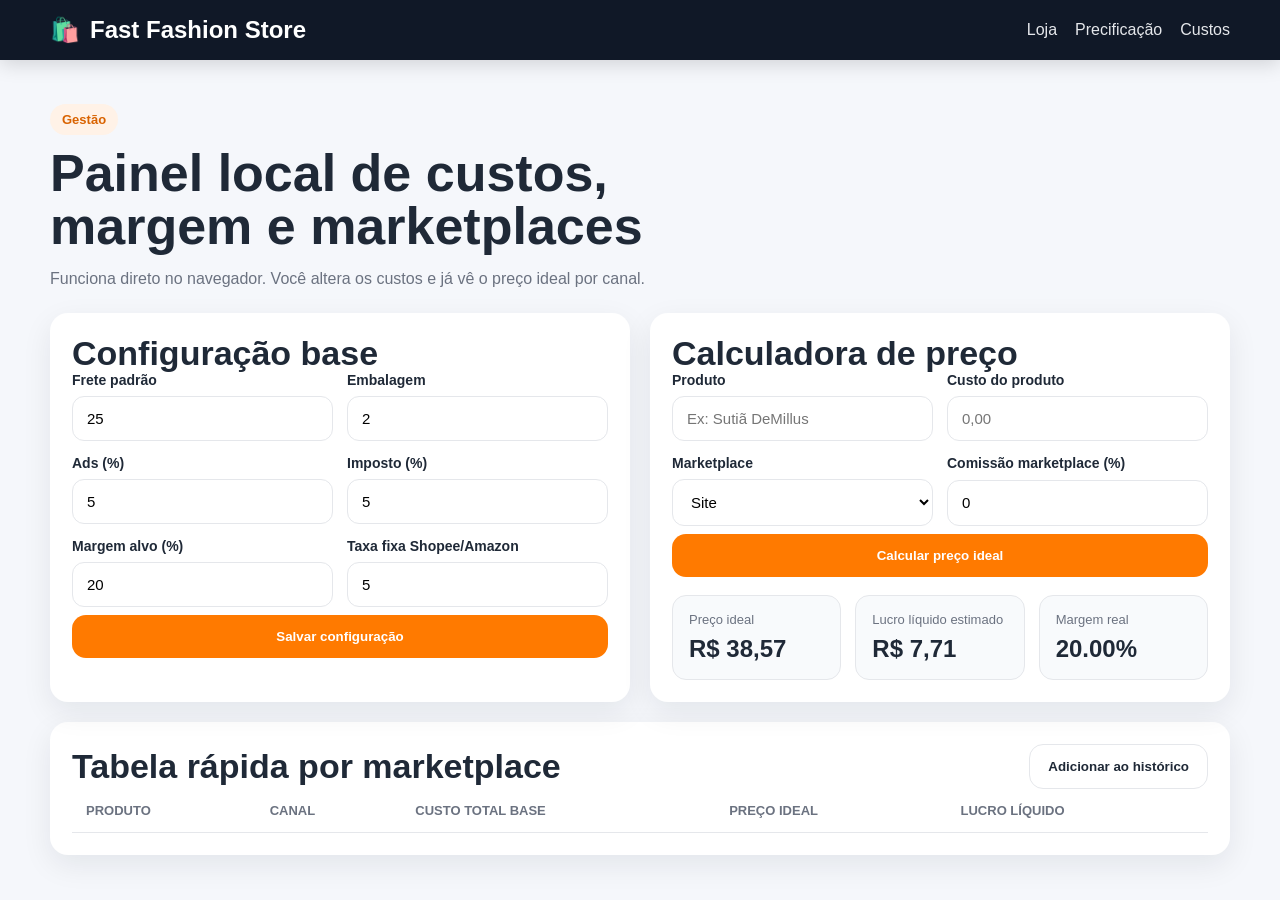
==== gestao.html @ 0c1c3f57 "Add files via upload" ====
<!DOCTYPE html>
<html lang="pt-BR">
<head>
  <meta charset="UTF-8" />
  <meta name="viewport" content="width=device-width, initial-scale=1.0" />
  <title>Gestão | Fast Fashion Store</title>
  <link rel="stylesheet" href="style.css" />
</head>
<body>
  <header class="topbar">
    <div class="container topbar-inner">
      <a class="brand" href="index.html">🛍️ <span>Fast Fashion Store</span></a>
      <nav class="nav">
        <a href="index.html">Loja</a>
        <a href="#calc">Precificação</a>
        <a href="#custos">Custos</a>
      </nav>
    </div>
  </header>

  <main class="section">
    <div class="container">
      <div class="section-head">
        <span class="eyebrow">Gestão</span>
        <h1>Painel local de custos, margem e marketplaces</h1>
        <p>Funciona direto no navegador. Você altera os custos e já vê o preço ideal por canal.</p>
      </div>

      <div class="dashboard-grid">
        <section class="panel" id="custos">
          <h2>Configuração base</h2>
          <div class="form-grid two-cols">
            <label>Frete padrão
              <input type="number" id="frete" value="25" step="0.01">
            </label>
            <label>Embalagem
              <input type="number" id="embalagem" value="2" step="0.01">
            </label>
            <label>Ads (%)
              <input type="number" id="ads" value="5" step="0.01">
            </label>
            <label>Imposto (%)
              <input type="number" id="imposto" value="5" step="0.01">
            </label>
            <label>Margem alvo (%)
              <input type="number" id="margem" value="20" step="0.01">
            </label>
            <label>Taxa fixa Shopee/Amazon
              <input type="number" id="taxaFixa" value="5" step="0.01">
            </label>
          </div>
          <button class="btn btn-primary full" id="saveSettings">Salvar configuração</button>
        </section>

        <section class="panel" id="calc">
          <h2>Calculadora de preço</h2>
          <div class="form-grid two-cols">
            <label>Produto
              <input type="text" id="produto" placeholder="Ex: Sutiã DeMillus">
            </label>
            <label>Custo do produto
              <input type="number" id="custo" placeholder="0,00" step="0.01">
            </label>
            <label>Marketplace
              <select id="marketplace">
                <option value="site">Site</option>
                <option value="shopee">Shopee</option>
                <option value="mercadolivre">Mercado Livre</option>
                <option value="amazon">Amazon</option>
              </select>
            </label>
            <label>Comissão marketplace (%)
              <input type="number" id="comissao" value="0" step="0.01">
            </label>
          </div>
          <button class="btn btn-primary full" id="calcButton">Calcular preço ideal</button>
          <div class="result-card" id="resultCard">
            <div><span>Preço ideal</span><strong id="precoIdeal">R$ 0,00</strong></div>
            <div><span>Lucro líquido estimado</span><strong id="lucroLiquido">R$ 0,00</strong></div>
            <div><span>Margem real</span><strong id="margemReal">0%</strong></div>
          </div>
        </section>
      </div>

      <section class="panel panel-table">
        <div class="row-between">
          <h2>Tabela rápida por marketplace</h2>
          <button class="btn btn-secondary" id="addToList">Adicionar ao histórico</button>
        </div>
        <div class="table-wrap">
          <table>
            <thead>
              <tr>
                <th>Produto</th>
                <th>Canal</th>
                <th>Custo total base</th>
                <th>Preço ideal</th>
                <th>Lucro líquido</th>
              </tr>
            </thead>
            <tbody id="historyBody"></tbody>
          </table>
        </div>
      </section>
    </div>
  </main>

  <script src="gestao.js"></script>
</body>
</html>
---- style.css ----
:root {
  --bg: #f5f7fb;
  --card: #ffffff;
  --text: #1f2937;
  --muted: #6b7280;
  --line: #e5e7eb;
  --primary: #ff7a00;
  --primary-dark: #d96300;
  --dark: #101827;
  --success: #0f9d58;
  --shadow: 0 10px 30px rgba(16,24,39,.08);
  --radius: 18px;
}
*{box-sizing:border-box}
html{scroll-behavior:smooth}
body{margin:0;font-family:Arial,Helvetica,sans-serif;background:var(--bg);color:var(--text)}
a{text-decoration:none;color:inherit}
.container{width:min(1180px, calc(100% - 32px));margin:0 auto}
.topbar{background:var(--dark);position:sticky;top:0;z-index:30;box-shadow:0 4px 20px rgba(0,0,0,.15)}
.topbar-inner{display:flex;align-items:center;justify-content:space-between;padding:16px 0;gap:16px}
.brand{display:flex;align-items:center;gap:10px;color:#fff;font-weight:700;font-size:24px}
.nav{display:flex;gap:18px;align-items:center;color:#e5e7eb;flex-wrap:wrap}
.nav a:hover{color:#fff}
.cta-small{background:#fff;color:var(--dark);padding:10px 14px;border-radius:999px;font-weight:700}
.hero{padding:42px 0 24px;background:linear-gradient(180deg,#eef2ff 0%,#f5f7fb 100%)}
.hero-grid{display:grid;grid-template-columns:1.2fr .9fr;gap:28px;align-items:center}
.eyebrow{display:inline-block;background:#fff2e7;color:var(--primary-dark);padding:8px 12px;border-radius:999px;font-size:13px;font-weight:700;margin-bottom:12px}
h1,h2,h3,p{margin:0}
h1{font-size:52px;line-height:1.02;margin-bottom:14px;max-width:760px}
h2{font-size:34px;line-height:1.08}
p{color:var(--muted);line-height:1.5}
.hero-actions,.hero-badges{display:flex;gap:12px;flex-wrap:wrap;margin-top:20px}
.hero-badges span{background:#fff;border:1px solid var(--line);padding:10px 12px;border-radius:999px;font-size:14px}
.btn{display:inline-flex;align-items:center;justify-content:center;border:none;border-radius:14px;padding:14px 18px;font-weight:700;cursor:pointer}
.btn-primary{background:var(--primary);color:#fff}
.btn-primary:hover{background:var(--primary-dark)}
.btn-secondary{background:#fff;border:1px solid var(--line);color:var(--text)}
.hero-card,.panel,.categories article,.product-card{background:var(--card);border-radius:var(--radius);box-shadow:var(--shadow)}
.hero-card{padding:16px}
.hero-card img{width:100%;height:420px;object-fit:cover;border-radius:16px}
.hero-card-label{font-size:13px;color:var(--primary-dark);font-weight:700;margin-bottom:10px}
.hero-card-bottom{display:flex;justify-content:space-between;gap:12px;align-items:flex-end;padding-top:14px}
.hero-card-bottom p{font-size:14px;margin-top:4px}
.price{font-size:28px;font-weight:800;color:var(--dark)}
.section{padding:44px 0}
.section-soft{background:#edf2f7}
.section-head{margin-bottom:22px}
.row-between{display:flex;justify-content:space-between;align-items:center;gap:16px;flex-wrap:wrap}
.categories{display:grid;grid-template-columns:repeat(4,1fr);gap:18px}
.categories article{padding:22px}
.categories h3{margin-bottom:10px;font-size:20px}
.filters{display:flex;gap:10px;flex-wrap:wrap}
.filter-chip{padding:10px 14px;border-radius:999px;background:#fff;border:1px solid var(--line);cursor:pointer;font-weight:700;color:var(--muted)}
.filter-chip.active{background:var(--dark);border-color:var(--dark);color:#fff}
.product-grid{display:grid;grid-template-columns:repeat(3,1fr);gap:20px}
.product-card{overflow:hidden;display:flex;flex-direction:column}
.product-card img{width:100%;height:300px;object-fit:cover;background:#f7f7f7}
.product-content{padding:16px;display:grid;gap:10px}
.product-category{font-size:12px;text-transform:uppercase;font-weight:700;color:var(--primary-dark)}
.product-title{font-size:20px;font-weight:800;line-height:1.15}
.product-desc{font-size:14px;min-height:42px}
.product-bottom{display:flex;justify-content:space-between;align-items:center;gap:12px}
.product-price{font-size:28px;font-weight:800;color:var(--dark)}
.footer{padding:28px 0;background:var(--dark);color:#fff}
.footer-inner{display:flex;justify-content:space-between;align-items:center;gap:16px;flex-wrap:wrap}
.dashboard-grid{display:grid;grid-template-columns:1fr 1fr;gap:20px;margin-bottom:20px}
.panel{padding:22px}
.form-grid{display:grid;gap:14px}
.two-cols{grid-template-columns:repeat(2,1fr)}
label{display:grid;gap:8px;font-weight:700;font-size:14px}
input,select{width:100%;padding:13px 14px;border-radius:12px;border:1px solid var(--line);background:#fff;font-size:15px}
.full{width:100%;margin-top:8px}
.result-card{margin-top:18px;display:grid;grid-template-columns:repeat(3,1fr);gap:14px}
.result-card div{background:#f8fafc;border:1px solid var(--line);border-radius:14px;padding:16px}
.result-card span{display:block;color:var(--muted);font-size:13px;margin-bottom:8px}
.result-card strong{font-size:24px}
.table-wrap{overflow:auto}
table{width:100%;border-collapse:collapse;background:#fff}
th,td{padding:14px;border-bottom:1px solid var(--line);text-align:left}
th{font-size:13px;text-transform:uppercase;color:var(--muted)}
@media (max-width: 980px){
  .hero-grid,.dashboard-grid,.categories,.product-grid,.two-cols,.result-card{grid-template-columns:1fr}
  h1{font-size:38px}
  .hero-card img{height:320px}
}
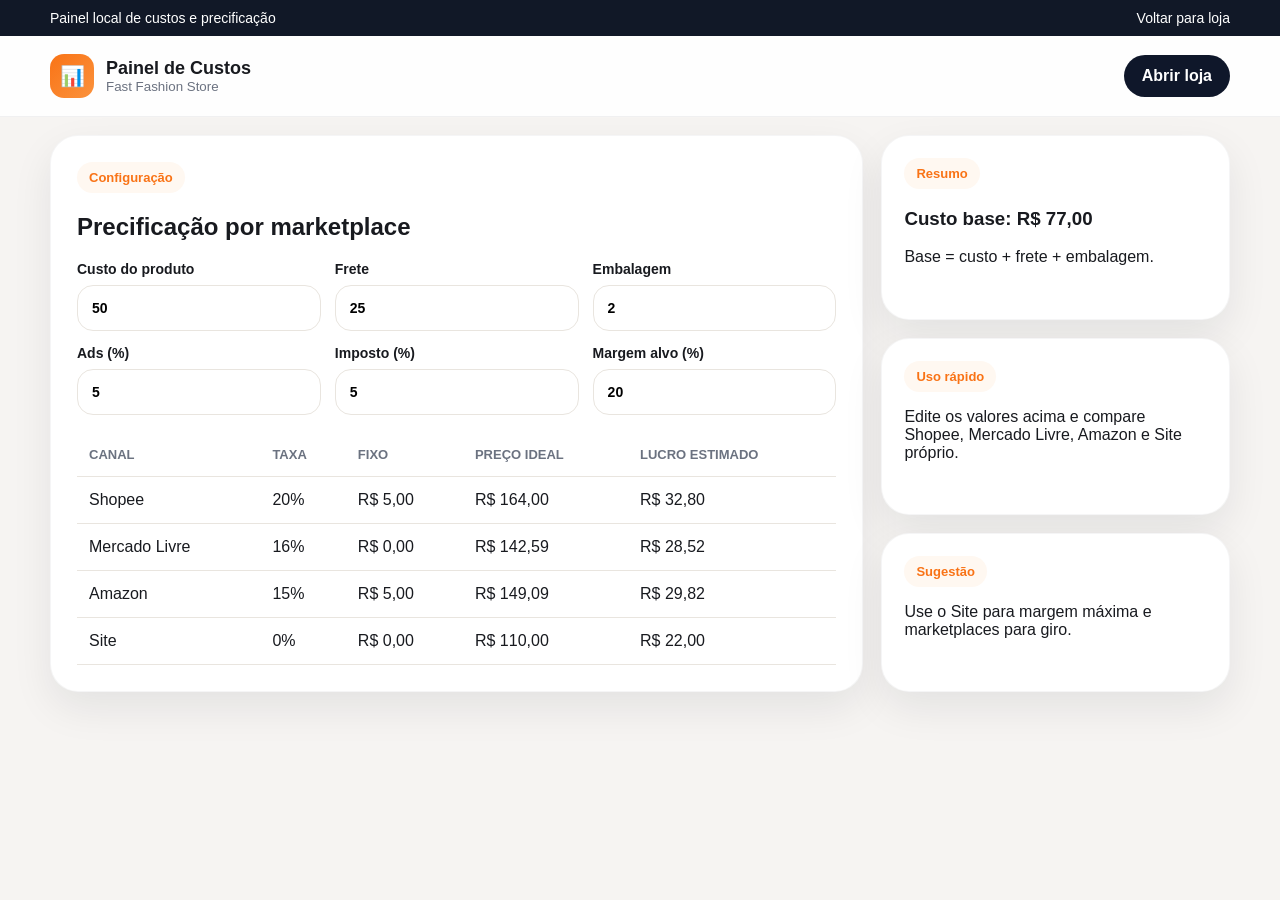
==== commit 20bddff1: "Add files via upload" ====
--- a/gestao.html
+++ b/gestao.html
@@ -3,105 +3,92 @@
 <head>
   <meta charset="UTF-8" />
   <meta name="viewport" content="width=device-width, initial-scale=1.0" />
-  <title>Gestão | Fast Fashion Store</title>
+  <title>Painel de Custos | Fast Fashion Store</title>
   <link rel="stylesheet" href="style.css" />
 </head>
-<body>
-  <header class="topbar">
+<body class="page-gestao">
+  <div class="topbar">
     <div class="container topbar-inner">
-      <a class="brand" href="index.html">🛍️ <span>Fast Fashion Store</span></a>
-      <nav class="nav">
-        <a href="index.html">Loja</a>
-        <a href="#calc">Precificação</a>
-        <a href="#custos">Custos</a>
-      </nav>
+      <span>Painel local de custos e precificação</span>
+      <a class="topbar-link" href="index.html">Voltar para loja</a>
+    </div>
+  </div>
+
+  <header class="header compact">
+    <div class="container header-inner">
+      <a class="brand" href="index.html">
+        <span class="brand-mark">📊</span>
+        <div>
+          <strong>Painel de Custos</strong>
+          <small>Fast Fashion Store</small>
+        </div>
+      </a>
+      <a class="btn btn-dark" href="index.html">Abrir loja</a>
     </div>
   </header>
 
-  <main class="section">
-    <div class="container">
-      <div class="section-head">
-        <span class="eyebrow">Gestão</span>
-        <h1>Painel local de custos, margem e marketplaces</h1>
-        <p>Funciona direto no navegador. Você altera os custos e já vê o preço ideal por canal.</p>
-      </div>
+  <main class="container section">
+    <div class="dashboard-grid">
+      <section class="panel">
+        <div class="panel-head">
+          <div>
+            <span class="section-label">Configuração</span>
+            <h2>Precificação por marketplace</h2>
+          </div>
+        </div>
 
-      <div class="dashboard-grid">
-        <section class="panel" id="custos">
-          <h2>Configuração base</h2>
-          <div class="form-grid two-cols">
-            <label>Frete padrão
-              <input type="number" id="frete" value="25" step="0.01">
-            </label>
-            <label>Embalagem
-              <input type="number" id="embalagem" value="2" step="0.01">
-            </label>
-            <label>Ads (%)
-              <input type="number" id="ads" value="5" step="0.01">
-            </label>
-            <label>Imposto (%)
-              <input type="number" id="imposto" value="5" step="0.01">
-            </label>
-            <label>Margem alvo (%)
-              <input type="number" id="margem" value="20" step="0.01">
-            </label>
-            <label>Taxa fixa Shopee/Amazon
-              <input type="number" id="taxaFixa" value="5" step="0.01">
-            </label>
-          </div>
-          <button class="btn btn-primary full" id="saveSettings">Salvar configuração</button>
-        </section>
+        <div class="form-grid">
+          <label>Custo do produto
+            <input id="custo" type="number" step="0.01" value="50">
+          </label>
+          <label>Frete
+            <input id="frete" type="number" step="0.01" value="25">
+          </label>
+          <label>Embalagem
+            <input id="embalagem" type="number" step="0.01" value="2">
+          </label>
+          <label>Ads (%)
+            <input id="ads" type="number" step="0.01" value="5">
+          </label>
+          <label>Imposto (%)
+            <input id="imposto" type="number" step="0.01" value="5">
+          </label>
+          <label>Margem alvo (%)
+            <input id="margem" type="number" step="0.01" value="20">
+          </label>
+        </div>
 
-        <section class="panel" id="calc">
-          <h2>Calculadora de preço</h2>
-          <div class="form-grid two-cols">
-            <label>Produto
-              <input type="text" id="produto" placeholder="Ex: Sutiã DeMillus">
-            </label>
-            <label>Custo do produto
-              <input type="number" id="custo" placeholder="0,00" step="0.01">
-            </label>
-            <label>Marketplace
-              <select id="marketplace">
-                <option value="site">Site</option>
-                <option value="shopee">Shopee</option>
-                <option value="mercadolivre">Mercado Livre</option>
-                <option value="amazon">Amazon</option>
-              </select>
-            </label>
-            <label>Comissão marketplace (%)
-              <input type="number" id="comissao" value="0" step="0.01">
-            </label>
-          </div>
-          <button class="btn btn-primary full" id="calcButton">Calcular preço ideal</button>
-          <div class="result-card" id="resultCard">
-            <div><span>Preço ideal</span><strong id="precoIdeal">R$ 0,00</strong></div>
-            <div><span>Lucro líquido estimado</span><strong id="lucroLiquido">R$ 0,00</strong></div>
-            <div><span>Margem real</span><strong id="margemReal">0%</strong></div>
-          </div>
-        </section>
-      </div>
-
-      <section class="panel panel-table">
-        <div class="row-between">
-          <h2>Tabela rápida por marketplace</h2>
-          <button class="btn btn-secondary" id="addToList">Adicionar ao histórico</button>
-        </div>
-        <div class="table-wrap">
-          <table>
+        <div class="marketplace-table-wrap">
+          <table class="marketplace-table">
             <thead>
               <tr>
-                <th>Produto</th>
                 <th>Canal</th>
-                <th>Custo total base</th>
+                <th>Taxa</th>
+                <th>Fixo</th>
                 <th>Preço ideal</th>
-                <th>Lucro líquido</th>
+                <th>Lucro estimado</th>
               </tr>
             </thead>
-            <tbody id="historyBody"></tbody>
+            <tbody id="pricingTableBody"></tbody>
           </table>
         </div>
       </section>
+
+      <aside class="sidecards">
+        <div class="panel mini">
+          <span class="section-label">Resumo</span>
+          <h3 id="baseCostLabel">Custo base: R$ 77,00</h3>
+          <p>Base = custo + frete + embalagem.</p>
+        </div>
+        <div class="panel mini">
+          <span class="section-label">Uso rápido</span>
+          <p>Edite os valores acima e compare Shopee, Mercado Livre, Amazon e Site próprio.</p>
+        </div>
+        <div class="panel mini">
+          <span class="section-label">Sugestão</span>
+          <p>Use o Site para margem máxima e marketplaces para giro.</p>
+        </div>
+      </aside>
     </div>
   </main>
 
--- a/style.css
+++ b/style.css
@@ -1,85 +1,109 @@
-:root {
-  --bg: #f5f7fb;
-  --card: #ffffff;
-  --text: #1f2937;
-  --muted: #6b7280;
-  --line: #e5e7eb;
-  --primary: #ff7a00;
-  --primary-dark: #d96300;
-  --dark: #101827;
-  --success: #0f9d58;
-  --shadow: 0 10px 30px rgba(16,24,39,.08);
-  --radius: 18px;
+
+:root{
+  --bg:#f6f4f2;
+  --panel:#ffffff;
+  --text:#181a1f;
+  --muted:#6b7280;
+  --line:#e9e5df;
+  --primary:#f97316;
+  --primary-dark:#0f172a;
+  --soft:#fff8f1;
+  --shadow:0 16px 40px rgba(15,23,42,.08);
 }
+
 *{box-sizing:border-box}
 html{scroll-behavior:smooth}
-body{margin:0;font-family:Arial,Helvetica,sans-serif;background:var(--bg);color:var(--text)}
+body{margin:0;font-family:Inter,Arial,Helvetica,sans-serif;color:var(--text);background:var(--bg)}
 a{text-decoration:none;color:inherit}
-.container{width:min(1180px, calc(100% - 32px));margin:0 auto}
-.topbar{background:var(--dark);position:sticky;top:0;z-index:30;box-shadow:0 4px 20px rgba(0,0,0,.15)}
-.topbar-inner{display:flex;align-items:center;justify-content:space-between;padding:16px 0;gap:16px}
-.brand{display:flex;align-items:center;gap:10px;color:#fff;font-weight:700;font-size:24px}
-.nav{display:flex;gap:18px;align-items:center;color:#e5e7eb;flex-wrap:wrap}
-.nav a:hover{color:#fff}
-.cta-small{background:#fff;color:var(--dark);padding:10px 14px;border-radius:999px;font-weight:700}
-.hero{padding:42px 0 24px;background:linear-gradient(180deg,#eef2ff 0%,#f5f7fb 100%)}
-.hero-grid{display:grid;grid-template-columns:1.2fr .9fr;gap:28px;align-items:center}
-.eyebrow{display:inline-block;background:#fff2e7;color:var(--primary-dark);padding:8px 12px;border-radius:999px;font-size:13px;font-weight:700;margin-bottom:12px}
-h1,h2,h3,p{margin:0}
-h1{font-size:52px;line-height:1.02;margin-bottom:14px;max-width:760px}
-h2{font-size:34px;line-height:1.08}
-p{color:var(--muted);line-height:1.5}
-.hero-actions,.hero-badges{display:flex;gap:12px;flex-wrap:wrap;margin-top:20px}
-.hero-badges span{background:#fff;border:1px solid var(--line);padding:10px 12px;border-radius:999px;font-size:14px}
-.btn{display:inline-flex;align-items:center;justify-content:center;border:none;border-radius:14px;padding:14px 18px;font-weight:700;cursor:pointer}
+img{max-width:100%;display:block}
+.hidden{display:none!important}
+.container{width:min(1180px,calc(100% - 32px));margin:0 auto}
+
+.topbar{background:#111827;color:#fff;font-size:14px}
+.topbar-inner{display:flex;justify-content:space-between;gap:16px;padding:10px 0;align-items:center}
+.header{background:rgba(255,255,255,.88);position:sticky;top:0;z-index:20;backdrop-filter:blur(10px);border-bottom:1px solid rgba(17,24,39,.06)}
+.header.compact{position:relative}
+.header-inner{display:flex;align-items:center;justify-content:space-between;gap:18px;padding:18px 0}
+.brand{display:flex;gap:12px;align-items:center}
+.brand strong{display:block;font-size:18px}
+.brand small{display:block;color:var(--muted)}
+.brand-mark{width:44px;height:44px;border-radius:14px;display:grid;place-items:center;background:linear-gradient(135deg,var(--primary),#fb923c);color:#fff;font-size:20px}
+.nav{display:flex;gap:18px;flex-wrap:wrap}
+.nav a{color:#334155;font-weight:600}
+.actions{display:flex;align-items:center;gap:10px}
+.search{width:240px;border:1px solid var(--line);background:#fff;border-radius:999px;padding:12px 16px;outline:none}
+.btn{display:inline-flex;align-items:center;justify-content:center;gap:8px;border-radius:999px;padding:12px 18px;font-weight:700;transition:.2s ease}
+.btn:hover{transform:translateY(-1px)}
 .btn-primary{background:var(--primary);color:#fff}
-.btn-primary:hover{background:var(--primary-dark)}
-.btn-secondary{background:#fff;border:1px solid var(--line);color:var(--text)}
-.hero-card,.panel,.categories article,.product-card{background:var(--card);border-radius:var(--radius);box-shadow:var(--shadow)}
-.hero-card{padding:16px}
-.hero-card img{width:100%;height:420px;object-fit:cover;border-radius:16px}
-.hero-card-label{font-size:13px;color:var(--primary-dark);font-weight:700;margin-bottom:10px}
-.hero-card-bottom{display:flex;justify-content:space-between;gap:12px;align-items:flex-end;padding-top:14px}
-.hero-card-bottom p{font-size:14px;margin-top:4px}
-.price{font-size:28px;font-weight:800;color:var(--dark)}
-.section{padding:44px 0}
-.section-soft{background:#edf2f7}
-.section-head{margin-bottom:22px}
-.row-between{display:flex;justify-content:space-between;align-items:center;gap:16px;flex-wrap:wrap}
-.categories{display:grid;grid-template-columns:repeat(4,1fr);gap:18px}
-.categories article{padding:22px}
-.categories h3{margin-bottom:10px;font-size:20px}
-.filters{display:flex;gap:10px;flex-wrap:wrap}
-.filter-chip{padding:10px 14px;border-radius:999px;background:#fff;border:1px solid var(--line);cursor:pointer;font-weight:700;color:var(--muted)}
-.filter-chip.active{background:var(--dark);border-color:var(--dark);color:#fff}
-.product-grid{display:grid;grid-template-columns:repeat(3,1fr);gap:20px}
-.product-card{overflow:hidden;display:flex;flex-direction:column}
-.product-card img{width:100%;height:300px;object-fit:cover;background:#f7f7f7}
-.product-content{padding:16px;display:grid;gap:10px}
-.product-category{font-size:12px;text-transform:uppercase;font-weight:700;color:var(--primary-dark)}
-.product-title{font-size:20px;font-weight:800;line-height:1.15}
-.product-desc{font-size:14px;min-height:42px}
-.product-bottom{display:flex;justify-content:space-between;align-items:center;gap:12px}
-.product-price{font-size:28px;font-weight:800;color:var(--dark)}
-.footer{padding:28px 0;background:var(--dark);color:#fff}
-.footer-inner{display:flex;justify-content:space-between;align-items:center;gap:16px;flex-wrap:wrap}
-.dashboard-grid{display:grid;grid-template-columns:1fr 1fr;gap:20px;margin-bottom:20px}
-.panel{padding:22px}
-.form-grid{display:grid;gap:14px}
-.two-cols{grid-template-columns:repeat(2,1fr)}
-label{display:grid;gap:8px;font-weight:700;font-size:14px}
-input,select{width:100%;padding:13px 14px;border-radius:12px;border:1px solid var(--line);background:#fff;font-size:15px}
-.full{width:100%;margin-top:8px}
-.result-card{margin-top:18px;display:grid;grid-template-columns:repeat(3,1fr);gap:14px}
-.result-card div{background:#f8fafc;border:1px solid var(--line);border-radius:14px;padding:16px}
-.result-card span{display:block;color:var(--muted);font-size:13px;margin-bottom:8px}
-.result-card strong{font-size:24px}
-.table-wrap{overflow:auto}
-table{width:100%;border-collapse:collapse;background:#fff}
-th,td{padding:14px;border-bottom:1px solid var(--line);text-align:left}
-th{font-size:13px;text-transform:uppercase;color:var(--muted)}
-@media (max-width: 980px){
-  .hero-grid,.dashboard-grid,.categories,.product-grid,.two-cols,.result-card{grid-template-columns:1fr}
-  h1{font-size:38px}
-  .hero-card img{height:320px}
-}
+.btn-dark{background:var(--primary-dark);color:#fff}
+.btn-light{background:#fff;border:1px solid var(--line)}
+.btn-small{padding:10px 14px;font-size:14px}
+
+.hero{padding:42px 0 14px}
+.hero-grid{display:grid;grid-template-columns:1.1fr .9fr;gap:24px}
+.hero-copy,.hero-card,.panel,.benefit-card,.collection-card,.product-card{background:var(--panel);border:1px solid rgba(15,23,42,.04);box-shadow:var(--shadow)}
+.hero-copy{padding:34px;border-radius:30px}
+.hero-copy h1{margin:10px 0 12px;font-size:clamp(34px,5vw,58px);line-height:1;letter-spacing:-0.03em}
+.hero-copy p{color:var(--muted);font-size:18px;max-width:640px}
+.badge,.section-label{display:inline-flex;padding:8px 12px;border-radius:999px;background:var(--soft);color:var(--primary);font-weight:700;font-size:13px}
+.hero-cta{display:flex;gap:12px;flex-wrap:wrap;margin-top:22px}
+.hero-stats{display:flex;gap:18px;margin-top:28px;flex-wrap:wrap}
+.hero-stats div{min-width:120px;background:#fffaf5;border:1px solid #fee2c7;border-radius:18px;padding:14px 16px}
+.hero-stats strong{display:block;font-size:26px}
+.hero-stats span{color:var(--muted);font-size:13px}
+.hero-card{border-radius:30px;overflow:hidden;min-height:100%;background:linear-gradient(180deg,#101828,#172554);color:#fff}
+.hero-card-top{background:rgba(249,115,22,.16);color:#ffedd5;padding:14px 18px;font-weight:700}
+.hero-card-body{padding:30px}
+.hero-card-kicker{color:#cbd5e1;text-transform:uppercase;font-size:12px;letter-spacing:.12em}
+.hero-card h3{font-size:30px;margin:10px 0}
+.hero-card p{color:#cbd5e1}
+.hero-price-row{display:flex;align-items:end;gap:14px;margin-top:20px;flex-wrap:wrap}
+.price-big{font-size:36px;font-weight:800;color:#fff7ed}
+.installment{color:#cbd5e1}
+
+.section{padding:18px 0 34px}
+.section-soft{padding-top:8px}
+.section-head{margin-bottom:18px}
+.section-head h2{margin:8px 0 0;font-size:clamp(26px,4vw,38px);line-height:1.06}
+.section-head-split{display:flex;justify-content:space-between;align-items:end;gap:18px;flex-wrap:wrap}
+.collection-grid{display:grid;grid-template-columns:repeat(5,minmax(0,1fr));gap:14px}
+.collection-card{border:1px solid var(--line);padding:18px 16px;border-radius:20px;font-weight:800;color:#334155;text-align:left;cursor:pointer}
+.collection-card.active,.collection-card:hover{border-color:#fed7aa;background:#fff7ed;color:#9a3412}
+.benefit-grid{display:grid;grid-template-columns:repeat(3,1fr);gap:16px}
+.benefit-card{border-radius:24px;padding:24px}
+.benefit-card h3{margin:10px 0 8px}
+.benefit-card p{color:var(--muted);margin:0}
+.chips{display:flex;gap:8px;flex-wrap:wrap}
+.chip{border:1px solid var(--line);background:#fff;border-radius:999px;padding:10px 14px;cursor:pointer;font-weight:700}
+.product-grid{display:grid;grid-template-columns:repeat(4,minmax(0,1fr));gap:18px}
+.product-card{border-radius:24px;overflow:hidden;display:flex;flex-direction:column}
+.product-image-wrap{position:relative;background:#fff;padding:14px;aspect-ratio:1 / 1}
+.product-image-wrap img{width:100%;height:100%;object-fit:cover;border-radius:18px}
+.product-tag{position:absolute;top:24px;left:24px;background:#0f172a;color:#fff;border-radius:999px;padding:8px 12px;font-size:12px;font-weight:800}
+.product-body{padding:18px;display:flex;flex-direction:column;gap:10px}
+.product-category{color:var(--primary);font-weight:800;font-size:12px;letter-spacing:.08em;text-transform:uppercase}
+.product-body h3{margin:0;font-size:20px;line-height:1.12}
+.product-body p{margin:0;color:var(--muted);min-height:56px}
+.product-footer{margin-top:auto;display:flex;justify-content:space-between;gap:14px;align-items:end}
+.product-price{display:block;font-size:24px;line-height:1}
+.product-footer small{color:var(--muted)}
+.empty-state{background:#fff;border:1px solid var(--line);padding:24px;border-radius:20px;text-align:center;color:var(--muted)}
+.footer{margin-top:18px;background:#0f172a;color:#e5e7eb}
+.footer-grid{display:grid;grid-template-columns:2fr 1fr 1fr;gap:18px;padding:34px 0}
+.footer h4{margin:0 0 10px}
+.footer a,.footer p{display:block;color:#cbd5e1;margin:0 0 8px}
+.dashboard-grid{display:grid;grid-template-columns:1.4fr .6fr;gap:18px}
+.panel{border-radius:28px;padding:26px}
+.panel.mini{padding:22px}
+.panel-head{margin-bottom:18px}
+.form-grid{display:grid;grid-template-columns:repeat(3,1fr);gap:14px}
+.form-grid label{display:flex;flex-direction:column;gap:8px;font-weight:700;font-size:14px}
+.form-grid input{border:1px solid var(--line);background:#fff;padding:14px 14px;border-radius:16px;font:inherit}
+.marketplace-table-wrap{overflow:auto;margin-top:18px}
+.marketplace-table{width:100%;border-collapse:collapse;min-width:680px}
+.marketplace-table th,.marketplace-table td{text-align:left;padding:14px 12px;border-bottom:1px solid var(--line)}
+.marketplace-table th{font-size:13px;color:var(--muted);text-transform:uppercase}
+.sidecards{display:grid;gap:18px}
+@media (max-width:1080px){.hero-grid,.dashboard-grid{grid-template-columns:1fr}.product-grid{grid-template-columns:repeat(3,minmax(0,1fr))}.collection-grid{grid-template-columns:repeat(3,minmax(0,1fr))}}
+@media (max-width:860px){.header-inner{flex-wrap:wrap}.actions{width:100%;justify-content:space-between}.search{width:100%;flex:1}.benefit-grid,.footer-grid{grid-template-columns:1fr}.product-grid{grid-template-columns:repeat(2,minmax(0,1fr))}.form-grid{grid-template-columns:repeat(2,1fr)}}
+@media (max-width:560px){.container{width:min(100% - 24px,1180px)}.product-grid,.collection-grid,.form-grid{grid-template-columns:1fr}.hero-copy,.hero-card,.benefit-card,.panel{padding:20px}.product-footer{flex-direction:column;align-items:stretch}.actions{flex-direction:column}}
